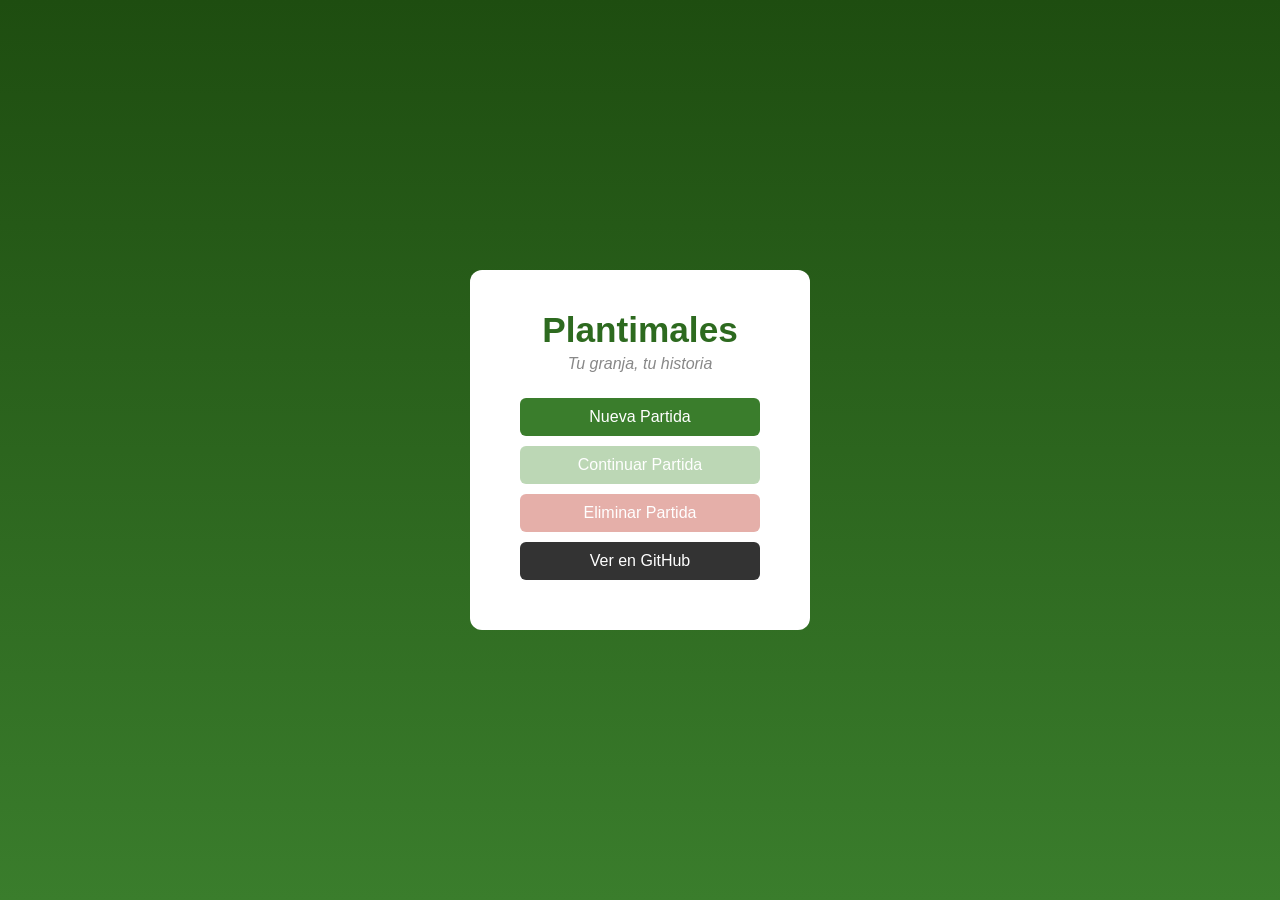
==== index.html @ 5e9ae94a "Primer commit despues de un bug que borró todo , vualta a empezar, aqui es una prueba de las imagene" ====
<!DOCTYPE html>
<html lang="es">
<head>
    <meta charset="UTF-8">
    <title>Plantimales</title>
    <link rel="stylesheet" href="estilos.css">
</head>
<body>

    <!-- PANTALLA: Menu de inicio -->
    <div id="pantalla-inicio" class="pantalla activa">
        <div class="caja-centro">
            <h1>Plantimales</h1>
            <p class="subtitulo">Tu granja, tu historia</p>
            <button id="btn-nueva">Nueva Partida</button>
            <button id="btn-continuar">Continuar Partida</button>
            <button id="btn-eliminar">Eliminar Partida</button>
            <a id="btn-github" href="https://github.com/tuusuario/plantimales" target="_blank">Ver en GitHub</a>
        </div>
    </div>

    <!-- PANTALLA: Configuracion de partida -->
    <div id="pantalla-config" class="pantalla">
        <div class="caja-centro">
            <h2>Nueva Partida</h2>

            <div class="campo">
                <label>Nombre del granjero:</label>
                <input type="text" id="inp-nombre" maxlength="20">
                <span class="error" id="err-nombre"></span>
            </div>

            <div class="campo">
                <label>Nombre de la granja:</label>
                <input type="text" id="inp-granja" maxlength="25">
                <span class="error" id="err-granja"></span>
            </div>

            <div class="campo">
                <label>Dificultad:</label>
                <select id="inp-dificultad">
                    <option value="">-- Elige --</option>
                    <option value="facil">Facil (200 monedas)</option>
                    <option value="normal">Normal (100 monedas)</option>
                    <option value="dificil">Dificil (50 monedas)</option>
                </select>
                <span class="error" id="err-dificultad"></span>
            </div>

            <div class="campo">
                <label>Tamanio del terreno:</label>
                <select id="inp-terreno">
                    <option value="">-- Elige --</option>
                    <option value="4">Pequenio (4 parcelas)</option>
                    <option value="6">Mediano (6 parcelas)</option>
                    <option value="9">Grande (9 parcelas)</option>
                </select>
                <span class="error" id="err-terreno"></span>
            </div>

            <div class="botones-fila">
                <button id="btn-volver">Volver</button>
                <button id="btn-empezar">Empezar</button>
            </div>
        </div>
    </div>

    <!-- PANTALLA: Juego -->
    <div id="pantalla-juego" class="pantalla">

        <!-- Barra de informacion del granjero -->
        <div id="barra">
            <span>Granjero: <strong id="lbl-nombre"></strong></span>
            <span>Granja: <strong id="lbl-granja"></strong></span>
            <span>Dinero: <strong id="lbl-dinero"></strong> monedas</span>
            <button id="btn-guardar">Guardar</button>
            <button id="btn-menu">Menu</button>
        </div>

        <!-- Zona principal del juego -->
        <div id="zona-juego">

            <!-- Panel lateral: herramientas e inventario -->
            <div id="panel-lateral">
                <h3>Herramientas</h3>
                <div id="lista-herramientas"></div>

                <h3>Inventario</h3>
                <div id="lista-inventario"></div>

                <!-- Boton provisional para recargar semillas (Fase 1) -->
                <button id="btn-recargar">[TEST] Recargar semillas</button>
            </div>

            <!-- Panel del terreno -->
            <div id="panel-terreno">
                <h3>Terreno de Plantimales</h3>
                <!-- IMAGEN: panel-terreno tiene como fondo img/fondo-granja.jpg -->
                <div id="cuadricula"></div>
                <p id="ayuda">Selecciona una semilla y haz clic en una parcela para plantar.</p>
            </div>

        </div>
    </div>

    <!-- Cargamos primero las clases y luego main.js -->
    <script src="Granjero.js"></script>
    <script src="Herramienta.js"></script>
    <script src="Semilla.js"></script>
    <script src="Parcela.js"></script>
    <script src="Terreno.js"></script>
    <script src="Guardado.js"></script>
    <script src="main.js"></script>

</body>
</html>
---- estilos.css ----
* {
    box-sizing: border-box;
    margin: 0;
    padding: 0;
}

body {
    font-family: Arial, sans-serif;
    background: #3a7d2c;
}

/* ============================================================
   PANTALLAS
   ============================================================ */

.pantalla {
    display: none;
    min-height: 100vh;
}

.pantalla.activa {
    display: block;
}

/* ============================================================
   MENU INICIO Y CONFIGURACION (pantallas centradas)
   ============================================================ */

#pantalla-inicio,
#pantalla-config {
    align-items: center;
    justify-content: center;
    background: linear-gradient(to bottom, #1e4d10, #3a7d2c);
}

#pantalla-inicio.activa,
#pantalla-config.activa {
    display: flex;
}

.caja-centro {
    background: white;
    padding: 40px 50px;
    border-radius: 12px;
    width: 340px;
    text-align: center;
}

.caja-centro h1 {
    font-size: 2.2rem;
    color: #2d6a1f;
    margin-bottom: 5px;
}

.caja-centro h2 {
    font-size: 1.5rem;
    color: #2d6a1f;
    margin-bottom: 20px;
}

.subtitulo {
    color: #888;
    margin-bottom: 25px;
    font-style: italic;
}

/* Botones del menu inicio */
.caja-centro button,
.caja-centro a {
    display: block;
    width: 100%;
    padding: 10px;
    margin-bottom: 10px;
    border: none;
    border-radius: 6px;
    font-size: 1rem;
    cursor: pointer;
    text-decoration: none;
    text-align: center;
}

#btn-nueva     { background: #3a7d2c; color: white; }
#btn-continuar { background: #5a9e48; color: white; }
#btn-eliminar  { background: #c0392b; color: white; }
#btn-github    { background: #333;    color: white; }

button:disabled {
    opacity: 0.4;
    cursor: not-allowed;
}

/* ============================================================
   FORMULARIO DE CONFIGURACION
   ============================================================ */

.campo {
    text-align: left;
    margin-bottom: 14px;
}

.campo label {
    display: block;
    font-weight: bold;
    font-size: 0.9rem;
    margin-bottom: 4px;
}

.campo input,
.campo select {
    width: 100%;
    padding: 8px 10px;
    border: 2px solid #ccc;
    border-radius: 6px;
    font-size: 0.95rem;
}

.campo input.campo-error,
.campo select.campo-error {
    border-color: red;
}

.error {
    color: red;
    font-size: 0.8rem;
    display: block;
    min-height: 16px;
}

.botones-fila {
    display: flex;
    gap: 10px;
    margin-top: 10px;
}

.botones-fila button {
    flex: 1;
    padding: 10px;
    border: none;
    border-radius: 6px;
    font-size: 1rem;
    cursor: pointer;
}

#btn-volver  { background: #aaa; color: white; }
#btn-empezar { background: #3a7d2c; color: white; }

/* ============================================================
   PANTALLA DE JUEGO
   ============================================================ */

#pantalla-juego.activa {
    display: flex;
    flex-direction: column;
}

/* Barra de informacion */
#barra {
    background: #1e4d10;
    color: white;
    padding: 8px 16px;
    display: flex;
    align-items: center;
    gap: 20px;
    flex-wrap: wrap;
}

#barra button {
    padding: 6px 14px;
    border: none;
    border-radius: 5px;
    cursor: pointer;
    font-size: 0.9rem;
}

#btn-guardar { background: #e67e22; color: white; margin-left: auto; }
#btn-menu    { background: #aaa;    color: white; }

/* Zona de juego */
#zona-juego {
    display: flex;
    flex: 1;
}

/* Panel lateral */
#panel-lateral {
    width: 190px;
    background: rgba(255, 255, 255, 0.93);
    padding: 12px;
    border-right: 3px solid #2d6a1f;
    display: flex;
    flex-direction: column;
    gap: 6px;
    overflow-y: auto;
}

#panel-lateral h3 {
    color: #2d6a1f;
    font-size: 0.9rem;
    border-bottom: 1px solid #ccc;
    padding-bottom: 4px;
    margin-top: 8px;
}

/* Herramientas */
.herramienta {
    display: flex;
    align-items: center;
    gap: 8px;
    padding: 5px;
    margin-bottom: 4px;
    background: #f5f5f5;
    border-radius: 5px;
    font-size: 0.85rem;
}

.herramienta img {
    width: 28px;
    height: 28px;
    object-fit: contain;
    background: #ddd;
    border-radius: 4px;
    /* IMAGEN: icono de la herramienta */
}

/* Inventario */
.item-inv {
    display: flex;
    align-items: center;
    gap: 8px;
    padding: 5px;
    margin-bottom: 4px;
    border: 2px solid #ccc;
    border-radius: 5px;
    cursor: pointer;
    font-size: 0.85rem;
}

.item-inv:hover {
    border-color: #3a7d2c;
}

.item-inv.seleccionado {
    border-color: #e67e22;
    background: #fff5ee;
}

.item-inv img {
    width: 28px;
    height: 28px;
    object-fit: contain;
    background: #f0f0f0;
    border-radius: 4px;
    /* IMAGEN: imagen de la semilla */
}

.texto-vacio {
    color: #aaa;
    font-size: 0.8rem;
    text-align: center;
    padding: 6px 0;
}

#btn-recargar {
    background: #9b59b6;
    color: white;
    border: none;
    border-radius: 6px;
    padding: 7px;
    cursor: pointer;
    font-size: 0.78rem;
    margin-top: auto;
}

/* Panel terreno */
#panel-terreno {
    flex: 1;
    padding: 20px;
    display: flex;
    flex-direction: column;
    align-items: center;
    gap: 14px;
    overflow-y: auto;
    /* IMAGEN: fondo del terreno - foto de granja con animales y plantas */
    background-image: url(fondo_terreno.png);
    background-size: cover;
    background-position: center;
}

#panel-terreno h3 {
    background: rgba(255, 255, 255, 0.85);
    padding: 5px 18px;
    border-radius: 20px;
    color: #2d6a1f;
}

/* Cuadricula */
#cuadricula {
    display: grid;
    gap: 10px;
    background: rgba(255, 255, 255, 0.2);
    padding: 15px;
    border-radius: 12px;
}

/* Parcelas */
.parcela {
    width: 110px;
    height: 110px;
    background: rgba(139, 90, 43, 0.8);
    border: 3px solid #5c3317;
    border-radius: 8px;
    display: flex;
    flex-direction: column;
    align-items: center;
    justify-content: center;
    cursor: pointer;
    text-align: center;
}

.parcela:hover {
    filter: brightness(1.1);
}

.parcela.madura {
    border-color: gold;
    background: rgba(210, 170, 30, 0.85);
}

.parcela img {
    width: 60px;
    height: 60px;
    object-fit: contain;
    /* IMAGEN: imagen del cultivo segun su estado */
}

.parcela p {
    font-size: 0.7rem;
    color: white;
    font-weight: bold;
    text-shadow: 1px 1px 2px black;
    margin-top: 4px;
}

/* Texto de ayuda */
#ayuda {
    background: rgba(255, 255, 255, 0.8);
    padding: 6px 14px;
    border-radius: 10px;
    font-size: 0.85rem;
    color: #333;
}
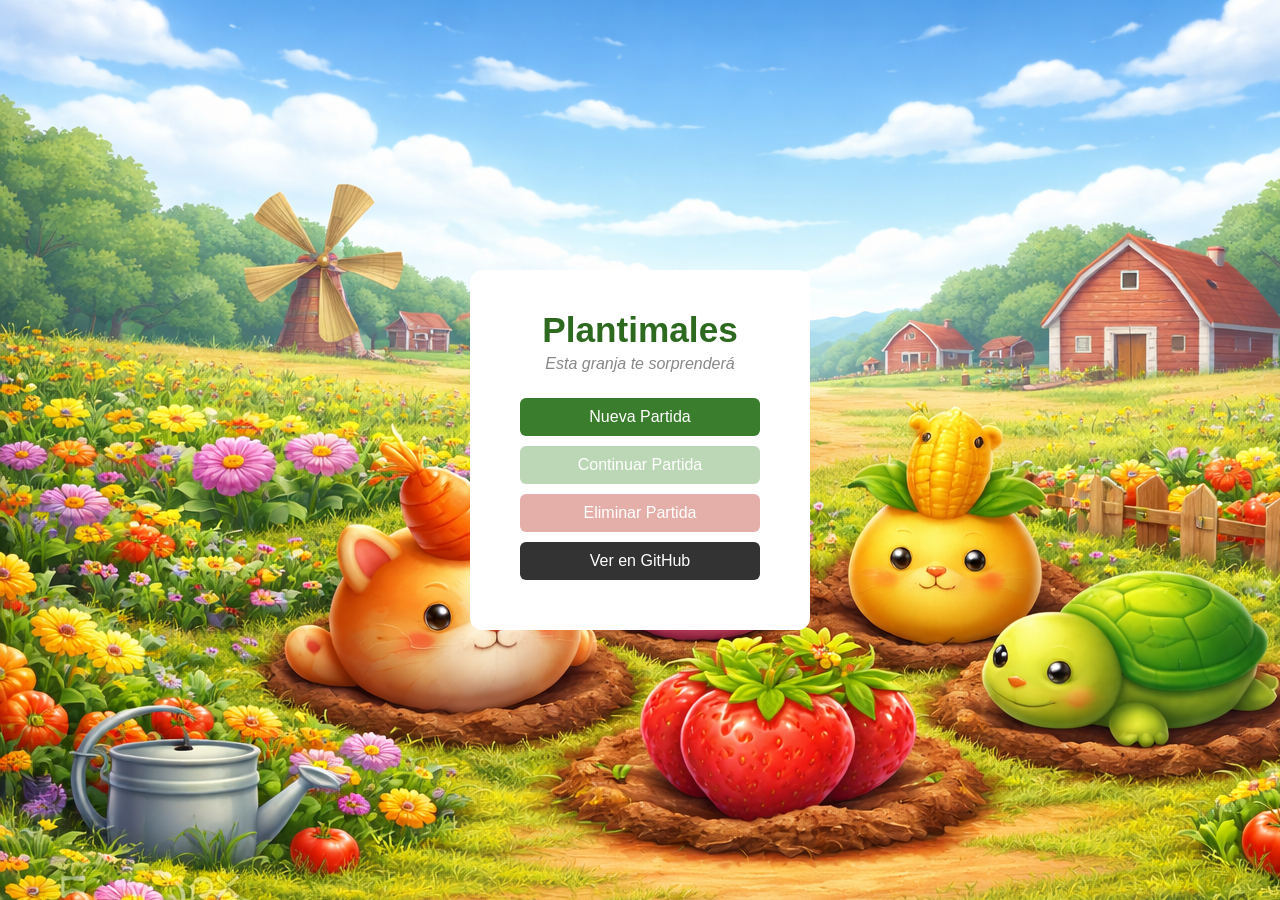
==== commit 385bd2b3: "adicion de imagen de fondo en el menu" ====
--- a/index.html
+++ b/index.html
@@ -11,11 +11,11 @@
     <div id="pantalla-inicio" class="pantalla activa">
         <div class="caja-centro">
             <h1>Plantimales</h1>
-            <p class="subtitulo">Tu granja, tu historia</p>
+            <p class="subtitulo">Esta granja te sorprenderá</p>
             <button id="btn-nueva">Nueva Partida</button>
             <button id="btn-continuar">Continuar Partida</button>
             <button id="btn-eliminar">Eliminar Partida</button>
-            <a id="btn-github" href="https://github.com/tuusuario/plantimales" target="_blank">Ver en GitHub</a>
+            <a id="btn-github" href="https://github.com/IvanTrinidad/Proyecto2.1" target="_blank">Ver en GitHub</a>
         </div>
     </div>
 
@@ -104,13 +104,13 @@
     </div>
 
     <!-- Cargamos primero las clases y luego main.js -->
-    <script src="Granjero.js"></script>
-    <script src="Herramienta.js"></script>
-    <script src="Semilla.js"></script>
-    <script src="Parcela.js"></script>
-    <script src="Terreno.js"></script>
-    <script src="Guardado.js"></script>
-    <script src="main.js"></script>
+    <script src="Granjero.js?v=2"></script>
+    <script src="Herramienta.js?v=2"></script>
+    <script src="Semilla.js?v=2"></script>
+    <script src="Parcela.js?v=2"></script>
+    <script src="Terreno.js?v=2"></script>
+    <script src="Guardado.js?v=2"></script>
+    <script src="main.js?v=2"></script>
 
 </body>
-</html>
+</html>
--- a/estilos.css
+++ b/estilos.css
@@ -30,7 +30,11 @@
 #pantalla-config {
     align-items: center;
     justify-content: center;
-    background: linear-gradient(to bottom, #1e4d10, #3a7d2c);
+    background-image: url(imagenes/fondo_menu.png);
+    
+    background-size:auto;
+  
+
 }
 
 #pantalla-inicio.activa,
@@ -245,8 +249,8 @@
 }
 
 .item-inv img {
-    width: 28px;
-    height: 28px;
+    width: 48px;
+    height: 48px;
     object-fit: contain;
     background: #f0f0f0;
     border-radius: 4px;
@@ -281,7 +285,7 @@
     gap: 14px;
     overflow-y: auto;
     /* IMAGEN: fondo del terreno - foto de granja con animales y plantas */
-    background-image: url(fondo_terreno.png);
+    background-image: url(imagenes/fondo_terreno.png);
     background-size: cover;
     background-position: center;
 }
@@ -295,8 +299,8 @@
 
 /* Cuadricula */
 #cuadricula {
-    display: grid;
-    gap: 10px;
+    display:grid;
+    gap: 75px;
     background: rgba(255, 255, 255, 0.2);
     padding: 15px;
     border-radius: 12px;
@@ -304,8 +308,8 @@
 
 /* Parcelas */
 .parcela {
-    width: 110px;
-    height: 110px;
+    width: 150px;
+    height: 150px;
     background: rgba(139, 90, 43, 0.8);
     border: 3px solid #5c3317;
     border-radius: 8px;
@@ -327,8 +331,8 @@
 }
 
 .parcela img {
-    width: 60px;
-    height: 60px;
+    width: 125px;
+    height: 125px;
     object-fit: contain;
     /* IMAGEN: imagen del cultivo segun su estado */
 }
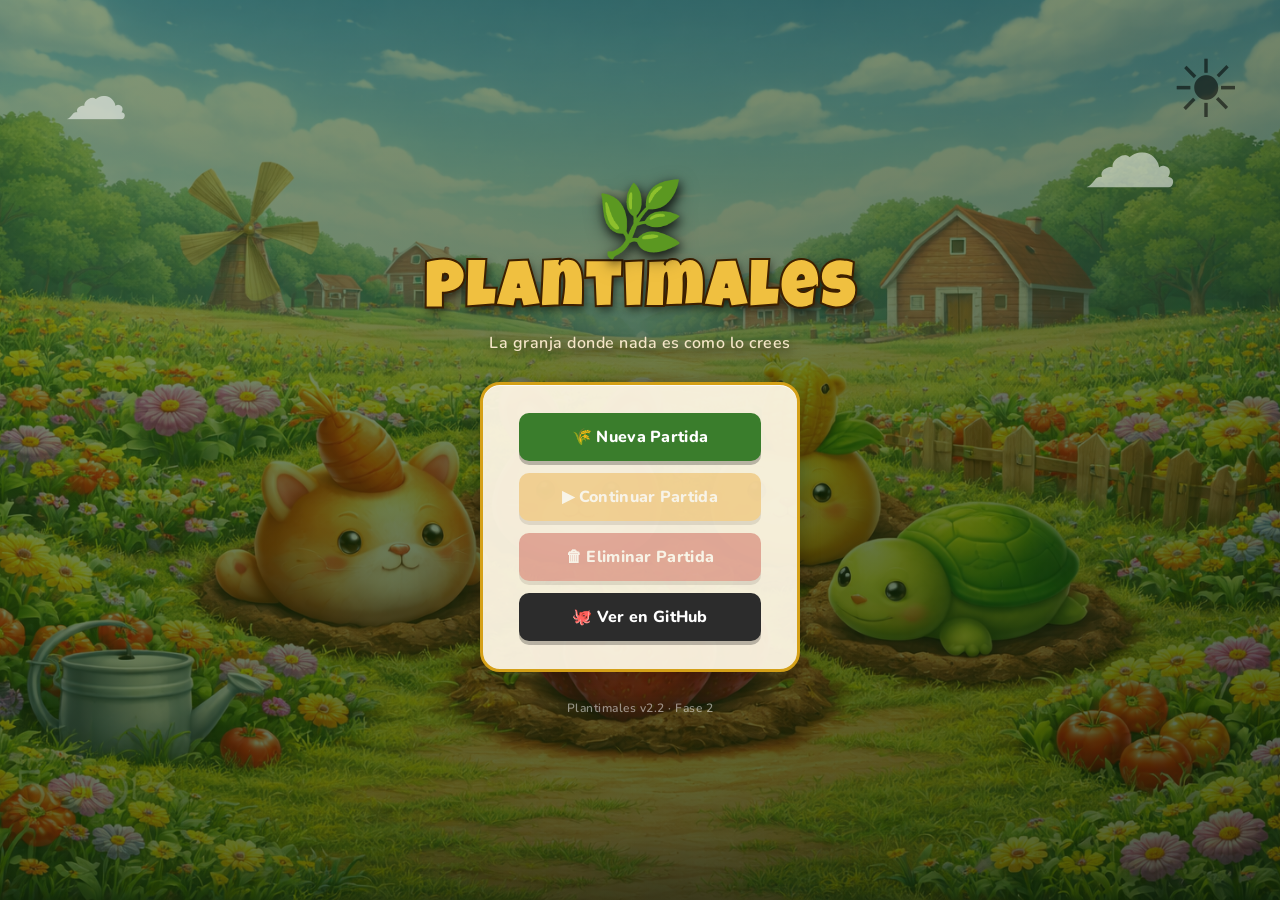
==== commit 3c41ef41: "Version 2 del proyecto" ====
--- a/index.html
+++ b/index.html
@@ -3,114 +3,39 @@
 <head>
     <meta charset="UTF-8">
     <title>Plantimales</title>
+    <link rel="preconnect" href="https://fonts.googleapis.com">
+    <link rel="preconnect" href="https://fonts.gstatic.com" crossorigin>
+    <link href="https://fonts.googleapis.com/css2?family=Luckiest+Guy&family=Nunito:wght@400;600;700;800&display=swap" rel="stylesheet">
     <link rel="stylesheet" href="estilos.css">
 </head>
 <body>
 
-    <!-- PANTALLA: Menu de inicio -->
+    <!-- =====================================================
+         PANTALLA: MENU DE INICIO
+         ===================================================== -->
     <div id="pantalla-inicio" class="pantalla activa">
-        <div class="caja-centro">
-            <h1>Plantimales</h1>
-            <p class="subtitulo">Esta granja te sorprenderá</p>
-            <button id="btn-nueva">Nueva Partida</button>
-            <button id="btn-continuar">Continuar Partida</button>
-            <button id="btn-eliminar">Eliminar Partida</button>
-            <a id="btn-github" href="https://github.com/IvanTrinidad/Proyecto2.1" target="_blank">Ver en GitHub</a>
+        <div class="deco deco-nube deco-nube-1">&#9729;</div>
+        <div class="deco deco-nube deco-nube-2">&#9729;</div>
+        <div class="deco deco-sol">&#9728;</div>
+
+        <div class="inicio-contenido">
+            <div class="logo-bloque">
+                <div class="logo-icono">&#127807;</div>
+                <h1 class="logo-titulo">Plantimales</h1>
+                <p class="logo-subtitulo">La granja donde nada es como lo crees</p>
+            </div>
+            <div class="inicio-card">
+                <button id="btn-nueva"     class="btn-inicio btn-verde">&#127806; Nueva Partida</button>
+                <button id="btn-continuar" class="btn-inicio btn-amarillo">&#9654; Continuar Partida</button>
+                <button id="btn-eliminar"  class="btn-inicio btn-rojo">&#128465; Eliminar Partida</button>
+                <a id="btn-github" class="btn-inicio btn-oscuro" href="https://github.com/IvanTrinidad/Proyecto2.1" target="_blank">&#128025; Ver en GitHub</a>
+            </div>
+            <p class="inicio-version">Plantimales v2.2 &middot; Fase 2</p>
         </div>
     </div>
 
-    <!-- PANTALLA: Configuracion de partida -->
-    <div id="pantalla-config" class="pantalla">
-        <div class="caja-centro">
-            <h2>Nueva Partida</h2>
-
-            <div class="campo">
-                <label>Nombre del granjero:</label>
-                <input type="text" id="inp-nombre" maxlength="20">
-                <span class="error" id="err-nombre"></span>
-            </div>
-
-            <div class="campo">
-                <label>Nombre de la granja:</label>
-                <input type="text" id="inp-granja" maxlength="25">
-                <span class="error" id="err-granja"></span>
-            </div>
-
-            <div class="campo">
-                <label>Dificultad:</label>
-                <select id="inp-dificultad">
-                    <option value="">-- Elige --</option>
-                    <option value="facil">Facil (200 monedas)</option>
-                    <option value="normal">Normal (100 monedas)</option>
-                    <option value="dificil">Dificil (50 monedas)</option>
-                </select>
-                <span class="error" id="err-dificultad"></span>
-            </div>
-
-            <div class="campo">
-                <label>Tamanio del terreno:</label>
-                <select id="inp-terreno">
-                    <option value="">-- Elige --</option>
-                    <option value="4">Pequenio (4 parcelas)</option>
-                    <option value="6">Mediano (6 parcelas)</option>
-                    <option value="9">Grande (9 parcelas)</option>
-                </select>
-                <span class="error" id="err-terreno"></span>
-            </div>
-
-            <div class="botones-fila">
-                <button id="btn-volver">Volver</button>
-                <button id="btn-empezar">Empezar</button>
-            </div>
-        </div>
-    </div>
-
-    <!-- PANTALLA: Juego -->
-    <div id="pantalla-juego" class="pantalla">
-
-        <!-- Barra de informacion del granjero -->
-        <div id="barra">
-            <span>Granjero: <strong id="lbl-nombre"></strong></span>
-            <span>Granja: <strong id="lbl-granja"></strong></span>
-            <span>Dinero: <strong id="lbl-dinero"></strong> monedas</span>
-            <button id="btn-guardar">Guardar</button>
-            <button id="btn-menu">Menu</button>
-        </div>
-
-        <!-- Zona principal del juego -->
-        <div id="zona-juego">
-
-            <!-- Panel lateral: herramientas e inventario -->
-            <div id="panel-lateral">
-                <h3>Herramientas</h3>
-                <div id="lista-herramientas"></div>
-
-                <h3>Inventario</h3>
-                <div id="lista-inventario"></div>
-
-                <!-- Boton provisional para recargar semillas (Fase 1) -->
-                <button id="btn-recargar">[TEST] Recargar semillas</button>
-            </div>
-
-            <!-- Panel del terreno -->
-            <div id="panel-terreno">
-                <h3>Terreno de Plantimales</h3>
-                <!-- IMAGEN: panel-terreno tiene como fondo img/fondo-granja.jpg -->
-                <div id="cuadricula"></div>
-                <p id="ayuda">Selecciona una semilla y haz clic en una parcela para plantar.</p>
-            </div>
-
-        </div>
-    </div>
-
-    <!-- Cargamos primero las clases y luego main.js -->
-    <script src="Granjero.js?v=2"></script>
-    <script src="Herramienta.js?v=2"></script>
-    <script src="Semilla.js?v=2"></script>
-    <script src="Parcela.js?v=2"></script>
-    <script src="Terreno.js?v=2"></script>
     <script src="Guardado.js?v=2"></script>
-    <script src="main.js?v=2"></script>
+    <script src="inicio.js?v=2"></script>
 
 </body>
-</html>+</html>
--- a/estilos.css
+++ b/estilos.css
@@ -1,3 +1,28 @@
+/* ============================================================
+   VARIABLES Y RESET GLOBAL
+   ============================================================ */
+:root {
+    --verde-oscuro:  #2a5c1a;
+    --verde-medio:   #3a7d2c;
+    --verde-claro:   #5a9e48;
+    --amarillo:      #f0c040;
+    --dorado:        #d4a017;
+    --naranja:       #e67e22;
+    --rojo:          #c0392b;
+    --marron-oscuro: #3d1f00;
+    --marron-medio:  #6b3a1f;
+    --marron-claro:  #a0784a;
+    --crema:         #fdf6e3;
+    --crema-oscura:  #f5e6c8;
+    --azul:          #2980b9;
+    --morado:        #8e44ad;
+    --gris:          #7f8c8d;
+    --sombra:        0 4px 20px rgba(0,0,0,0.3);
+    --radio:         12px;
+    --fuente-titulo: 'Luckiest Guy', cursive;
+    --fuente-cuerpo: 'Nunito', sans-serif;
+}
+
 * {
     box-sizing: border-box;
     margin: 0;
@@ -5,17 +30,19 @@
 }
 
 body {
-    font-family: Arial, sans-serif;
-    background: #3a7d2c;
+    font-family: var(--fuente-cuerpo);
+    background: var(--verde-oscuro);
+    overflow: hidden;
 }
 
 /* ============================================================
-   PANTALLAS
+   SISTEMA DE PANTALLAS
    ============================================================ */
-
 .pantalla {
     display: none;
-    min-height: 100vh;
+    width: 100vw;
+    height: 100vh;
+    overflow: hidden;
 }
 
 .pantalla.activa {
@@ -23,333 +50,838 @@
 }
 
 /* ============================================================
-   MENU INICIO Y CONFIGURACION (pantallas centradas)
+   DECORACIONES COMPARTIDAS (nubes y sol)
    ============================================================ */
-
-#pantalla-inicio,
+.deco {
+    position: absolute;
+    pointer-events: none;
+    user-select: none;
+    z-index: 0;
+    opacity: 0.55;
+}
+
+.deco-nube {
+    font-size: 5rem;
+    color: white;
+    animation: flotar 6s ease-in-out infinite;
+}
+
+.deco-nube-1 { top: 6%;  left: 5%;  animation-delay: 0s;   font-size: 4rem; }
+.deco-nube-2 { top: 10%; right: 8%; animation-delay: 2.5s; font-size: 6rem; }
+.deco-nube-3 { top: 3%;  left: 40%; animation-delay: 1.2s; font-size: 3.5rem; }
+
+.deco-sol {
+    font-size: 5rem;
+    top: 4%;
+    right: 3%;
+    animation: girar-sol 20s linear infinite;
+}
+
+@keyframes flotar {
+    0%, 100% { transform: translateY(0); }
+    50%       { transform: translateY(-14px); }
+}
+
+@keyframes girar-sol {
+    from { transform: rotate(0deg); }
+    to   { transform: rotate(360deg); }
+}
+
+/* ============================================================
+   PANTALLA 1 — MENU DE INICIO
+   ============================================================ */
+#pantalla-inicio {
+    position: relative;
+    background-image: url(imagenes/fondo_menu.png);
+    background-size: cover;
+    background-position: center;
+    display: none;
+    align-items: center;
+    justify-content: center;
+}
+
+#pantalla-inicio.activa {
+    display: flex;
+}
+
+/* Capa oscura sobre el fondo */
+#pantalla-inicio::before {
+    content: '';
+    position: absolute;
+    inset: 0;
+    background: linear-gradient(160deg, rgba(30,70,10,0.55) 0%, rgba(10,30,5,0.7) 100%);
+    z-index: 0;
+}
+
+.inicio-contenido {
+    position: relative;
+    z-index: 1;
+    display: flex;
+    flex-direction: column;
+    align-items: center;
+    gap: 28px;
+    animation: entrada 0.6s ease-out both;
+}
+
+@keyframes entrada {
+    from { opacity: 0; transform: translateY(30px); }
+    to   { opacity: 1; transform: translateY(0); }
+}
+
+/* Logo */
+.logo-bloque {
+    text-align: center;
+    text-shadow: 2px 4px 10px rgba(0,0,0,0.6);
+}
+
+.logo-icono {
+    font-size: 4.5rem;
+    line-height: 1;
+    filter: drop-shadow(0 4px 8px rgba(0,0,0,0.5));
+    animation: saltar 1.8s ease-in-out infinite;
+}
+
+@keyframes saltar {
+    0%, 100% { transform: translateY(0) scale(1); }
+    45%       { transform: translateY(-18px) scale(1.08); }
+    60%       { transform: translateY(-12px) scale(1.05); }
+}
+
+.logo-titulo {
+    font-family: var(--fuente-titulo);
+    font-size: 4rem;
+    color: var(--amarillo);
+    letter-spacing: 3px;
+    -webkit-text-stroke: 2px var(--marron-oscuro);
+    line-height: 1;
+    margin-top: 6px;
+}
+
+.logo-subtitulo {
+    font-size: 1rem;
+    color: var(--crema-oscura);
+    font-weight: 600;
+    margin-top: 6px;
+    letter-spacing: 0.5px;
+}
+
+/* Tarjeta de botones */
+.inicio-card {
+    background: rgba(253, 246, 227, 0.95);
+    border-radius: 20px;
+    padding: 28px 36px;
+    width: 320px;
+    display: flex;
+    flex-direction: column;
+    gap: 12px;
+    box-shadow: var(--sombra), inset 0 1px 0 rgba(255,255,255,0.8);
+    border: 3px solid var(--dorado);
+}
+
+.btn-inicio {
+    display: flex;
+    align-items: center;
+    justify-content: center;
+    gap: 10px;
+    width: 100%;
+    padding: 13px 16px;
+    border: none;
+    border-radius: 10px;
+    font-family: var(--fuente-cuerpo);
+    font-size: 1rem;
+    font-weight: 800;
+    cursor: pointer;
+    transition: transform 0.12s, filter 0.12s, box-shadow 0.12s;
+    text-decoration: none;
+    box-shadow: 0 4px 0 rgba(0,0,0,0.25);
+    letter-spacing: 0.3px;
+}
+
+.btn-inicio:hover:not(:disabled) {
+    transform: translateY(-2px);
+    filter: brightness(1.1);
+    box-shadow: 0 6px 0 rgba(0,0,0,0.25);
+}
+
+.btn-inicio:active:not(:disabled) {
+    transform: translateY(2px);
+    box-shadow: 0 2px 0 rgba(0,0,0,0.25);
+}
+
+.btn-inicio:disabled {
+    opacity: 0.38;
+    cursor: not-allowed;
+}
+
+.btn-verde   { background: var(--verde-medio); color: white; }
+.btn-amarillo{ background: #e8a020;            color: white; }
+.btn-rojo    { background: var(--rojo);        color: white; }
+.btn-oscuro  { background: #2c2c2c;            color: white; }
+
+.inicio-version {
+    font-size: 0.75rem;
+    color: rgba(255,255,255,0.5);
+    font-weight: 600;
+    letter-spacing: 0.5px;
+}
+
+/* ============================================================
+   PANTALLA 2 — CONFIGURACION
+   ============================================================ */
 #pantalla-config {
+    position: relative;
+    background-image: url(imagenes/fondo_menu.png);
+    background-size: cover;
+    background-position: center;
+    display: none;
     align-items: center;
     justify-content: center;
-    background-image: url(imagenes/fondo_menu.png);
-    
-    background-size:auto;
-  
-
-}
-
-#pantalla-inicio.activa,
+}
+
 #pantalla-config.activa {
     display: flex;
 }
 
-.caja-centro {
-    background: white;
-    padding: 40px 50px;
-    border-radius: 12px;
-    width: 340px;
+#pantalla-config::before {
+    content: '';
+    position: absolute;
+    inset: 0;
+    background: linear-gradient(160deg, rgba(30,70,10,0.6) 0%, rgba(10,30,5,0.72) 100%);
+    z-index: 0;
+}
+
+.config-contenido {
+    position: relative;
+    z-index: 1;
+    animation: entrada 0.5s ease-out both;
+}
+
+.config-card {
+    background: var(--crema);
+    border-radius: 20px;
+    width: 400px;
+    overflow: hidden;
+    box-shadow: var(--sombra);
+    border: 3px solid var(--dorado);
+}
+
+.config-header {
+    background: linear-gradient(135deg, var(--verde-oscuro), var(--verde-medio));
+    padding: 22px 28px 18px;
     text-align: center;
-}
-
-.caja-centro h1 {
-    font-size: 2.2rem;
-    color: #2d6a1f;
+    color: white;
+}
+
+.config-icono {
+    font-size: 2.8rem;
+    display: block;
+    margin-bottom: 4px;
+    filter: drop-shadow(0 2px 6px rgba(0,0,0,0.4));
+}
+
+.config-header h2 {
+    font-family: var(--fuente-titulo);
+    font-size: 1.9rem;
+    letter-spacing: 2px;
+    color: var(--amarillo);
+    -webkit-text-stroke: 1px var(--marron-oscuro);
+}
+
+.config-desc {
+    font-size: 0.85rem;
+    color: rgba(255,255,255,0.75);
+    margin-top: 4px;
+    font-weight: 600;
+}
+
+.config-campos {
+    padding: 22px 28px 4px;
+}
+
+/* Campos del formulario */
+.campo {
+    margin-bottom: 16px;
+}
+
+.campo label {
+    display: flex;
+    align-items: center;
+    gap: 6px;
+    font-weight: 700;
+    font-size: 0.88rem;
+    color: var(--marron-oscuro);
     margin-bottom: 5px;
 }
 
-.caja-centro h2 {
-    font-size: 1.5rem;
-    color: #2d6a1f;
-    margin-bottom: 20px;
-}
-
-.subtitulo {
-    color: #888;
-    margin-bottom: 25px;
-    font-style: italic;
-}
-
-/* Botones del menu inicio */
-.caja-centro button,
-.caja-centro a {
-    display: block;
-    width: 100%;
-    padding: 10px;
-    margin-bottom: 10px;
-    border: none;
-    border-radius: 6px;
+.campo-icono {
     font-size: 1rem;
-    cursor: pointer;
-    text-decoration: none;
-    text-align: center;
-}
-
-#btn-nueva     { background: #3a7d2c; color: white; }
-#btn-continuar { background: #5a9e48; color: white; }
-#btn-eliminar  { background: #c0392b; color: white; }
-#btn-github    { background: #333;    color: white; }
-
-button:disabled {
-    opacity: 0.4;
-    cursor: not-allowed;
-}
-
-/* ============================================================
-   FORMULARIO DE CONFIGURACION
-   ============================================================ */
-
-.campo {
-    text-align: left;
-    margin-bottom: 14px;
-}
-
-.campo label {
-    display: block;
-    font-weight: bold;
-    font-size: 0.9rem;
-    margin-bottom: 4px;
 }
 
 .campo input,
 .campo select {
     width: 100%;
-    padding: 8px 10px;
-    border: 2px solid #ccc;
-    border-radius: 6px;
-    font-size: 0.95rem;
+    padding: 10px 12px;
+    border: 2px solid #d4c4a0;
+    border-radius: 8px;
+    font-family: var(--fuente-cuerpo);
+    font-size: 0.92rem;
+    background: white;
+    color: var(--marron-oscuro);
+    transition: border-color 0.2s;
+    outline: none;
+}
+
+.campo input:focus,
+.campo select:focus {
+    border-color: var(--verde-medio);
+    box-shadow: 0 0 0 3px rgba(58,125,44,0.18);
 }
 
 .campo input.campo-error,
 .campo select.campo-error {
-    border-color: red;
+    border-color: var(--rojo);
+    box-shadow: 0 0 0 3px rgba(192,57,43,0.15);
 }
 
 .error {
-    color: red;
-    font-size: 0.8rem;
+    color: var(--rojo);
+    font-size: 0.78rem;
+    font-weight: 700;
     display: block;
-    min-height: 16px;
-}
-
-.botones-fila {
-    display: flex;
-    gap: 10px;
-    margin-top: 10px;
-}
-
-.botones-fila button {
+    min-height: 18px;
+    margin-top: 3px;
+}
+
+/* Botones de config */
+.config-botones {
+    display: flex;
+    gap: 12px;
+    padding: 14px 28px 24px;
+}
+
+.btn-config {
     flex: 1;
-    padding: 10px;
+    padding: 12px;
     border: none;
-    border-radius: 6px;
+    border-radius: 10px;
+    font-family: var(--fuente-cuerpo);
     font-size: 1rem;
+    font-weight: 800;
     cursor: pointer;
-}
-
-#btn-volver  { background: #aaa; color: white; }
-#btn-empezar { background: #3a7d2c; color: white; }
+    transition: transform 0.12s, filter 0.12s;
+    box-shadow: 0 4px 0 rgba(0,0,0,0.2);
+}
+
+.btn-config:hover { transform: translateY(-2px); filter: brightness(1.08); }
+.btn-config:active { transform: translateY(2px); box-shadow: 0 2px 0 rgba(0,0,0,0.2); }
+
+.btn-config-gris  { background: var(--gris);         color: white; }
+.btn-config-verde { background: var(--verde-medio);   color: white; }
 
 /* ============================================================
-   PANTALLA DE JUEGO
+   PANTALLA 3 — JUEGO PRINCIPAL
    ============================================================ */
-
 #pantalla-juego.activa {
     display: flex;
     flex-direction: column;
 }
 
-/* Barra de informacion */
+/* --- BARRA SUPERIOR --- */
 #barra {
-    background: #1e4d10;
-    color: white;
+    background: linear-gradient(90deg, var(--marron-oscuro) 0%, #2a1200 100%);
     padding: 8px 16px;
     display: flex;
     align-items: center;
-    gap: 20px;
+    justify-content: space-between;
+    gap: 12px;
     flex-wrap: wrap;
-}
-
-#barra button {
+    border-bottom: 3px solid var(--dorado);
+    flex-shrink: 0;
+    min-height: 52px;
+}
+
+.barra-info {
+    display: flex;
+    align-items: center;
+    gap: 8px;
+    flex-wrap: wrap;
+}
+
+.barra-chip {
+    display: inline-flex;
+    align-items: center;
+    gap: 5px;
+    padding: 4px 12px;
+    border-radius: 20px;
+    font-size: 0.88rem;
+    font-weight: 700;
+}
+
+.barra-chip-verde  { background: var(--verde-medio);  color: white; }
+.barra-chip-marron { background: var(--marron-medio);  color: var(--crema-oscura); }
+.barra-chip-dorado { background: var(--dorado);        color: var(--marron-oscuro); }
+
+.chip-icono { font-size: 1rem; }
+
+.barra-acciones {
+    display: flex;
+    align-items: center;
+    gap: 8px;
+}
+
+.btn-barra {
     padding: 6px 14px;
     border: none;
+    border-radius: 8px;
+    font-family: var(--fuente-cuerpo);
+    font-size: 0.83rem;
+    font-weight: 700;
+    cursor: pointer;
+    transition: transform 0.1s, filter 0.1s;
+    box-shadow: 0 3px 0 rgba(0,0,0,0.3);
+}
+
+.btn-barra:hover  { transform: translateY(-1px); filter: brightness(1.1); }
+.btn-barra:active { transform: translateY(1px); box-shadow: 0 1px 0 rgba(0,0,0,0.3); }
+
+.btn-barra-naranja { background: var(--naranja); color: white; }
+.btn-barra-azul    { background: var(--azul);    color: white; }
+.btn-barra-gris    { background: var(--gris);    color: white; }
+.btn-barra-morado  { background: var(--morado);  color: white; font-size: 0.75rem; }
+
+/* --- ZONA DE JUEGO --- */
+#zona-juego {
+    display: flex;
+    flex: 1;
+    overflow: hidden;
+}
+
+/* --- PANEL LATERAL --- */
+#panel-lateral {
+    width: 195px;
+    background: linear-gradient(180deg, #fdf6e3 0%, #f5e0b0 100%);
+    border-right: 3px solid var(--dorado);
+    display: flex;
+    flex-direction: column;
+    gap: 0;
+    overflow-y: auto;
+    flex-shrink: 0;
+}
+
+.panel-seccion {
+    padding: 10px 10px 6px;
+    border-bottom: 2px dashed #d4c4a0;
+}
+
+.panel-titulo {
+    display: flex;
+    align-items: center;
+    gap: 6px;
+    font-family: var(--fuente-titulo);
+    font-size: 0.95rem;
+    color: var(--verde-oscuro);
+    letter-spacing: 1px;
+    padding-bottom: 6px;
+    margin-bottom: 6px;
+    border-bottom: 2px solid #c8b480;
+}
+
+/* Herramientas en panel */
+.herramienta {
+    display: flex;
+    align-items: center;
+    gap: 8px;
+    padding: 6px 8px;
+    margin-bottom: 5px;
+    background: white;
+    border: 2px solid #d4c4a0;
+    border-radius: 8px;
+    font-size: 0.82rem;
+    font-weight: 600;
+    color: var(--marron-oscuro);
+}
+
+.herramienta img {
+    width: 30px;
+    height: 30px;
+    object-fit: contain;
+    border-radius: 4px;
+    background: #f0eadc;
+}
+
+/* Inventario en panel */
+.item-inv {
+    display: flex;
+    align-items: center;
+    gap: 7px;
+    padding: 6px 8px;
+    margin-bottom: 5px;
+    border: 2px solid #d4c4a0;
+    border-radius: 8px;
+    cursor: pointer;
+    font-size: 0.82rem;
+    font-weight: 600;
+    background: white;
+    transition: border-color 0.15s, background 0.15s;
+}
+
+.item-inv:hover        { border-color: var(--verde-medio); background: #f0fcea; }
+.item-inv.seleccionado { border-color: var(--naranja); background: #fff5ee; }
+
+.item-inv img {
+    width: 44px;
+    height: 44px;
+    object-fit: contain;
     border-radius: 5px;
-    cursor: pointer;
-    font-size: 0.9rem;
-}
-
-#btn-guardar { background: #e67e22; color: white; margin-left: auto; }
-#btn-menu    { background: #aaa;    color: white; }
-
-/* Zona de juego */
-#zona-juego {
-    display: flex;
-    flex: 1;
-}
-
-/* Panel lateral */
-#panel-lateral {
-    width: 190px;
-    background: rgba(255, 255, 255, 0.93);
-    padding: 12px;
-    border-right: 3px solid #2d6a1f;
-    display: flex;
-    flex-direction: column;
-    gap: 6px;
-    overflow-y: auto;
-}
-
-#panel-lateral h3 {
-    color: #2d6a1f;
-    font-size: 0.9rem;
-    border-bottom: 1px solid #ccc;
-    padding-bottom: 4px;
-    margin-top: 8px;
-}
-
-/* Herramientas */
-.herramienta {
-    display: flex;
-    align-items: center;
-    gap: 8px;
-    padding: 5px;
-    margin-bottom: 4px;
-    background: #f5f5f5;
-    border-radius: 5px;
-    font-size: 0.85rem;
-}
-
-.herramienta img {
-    width: 28px;
-    height: 28px;
-    object-fit: contain;
-    background: #ddd;
-    border-radius: 4px;
-    /* IMAGEN: icono de la herramienta */
-}
-
-/* Inventario */
-.item-inv {
-    display: flex;
-    align-items: center;
-    gap: 8px;
-    padding: 5px;
-    margin-bottom: 4px;
-    border: 2px solid #ccc;
-    border-radius: 5px;
-    cursor: pointer;
-    font-size: 0.85rem;
-}
-
-.item-inv:hover {
-    border-color: #3a7d2c;
-}
-
-.item-inv.seleccionado {
-    border-color: #e67e22;
-    background: #fff5ee;
-}
-
-.item-inv img {
-    width: 48px;
-    height: 48px;
-    object-fit: contain;
-    background: #f0f0f0;
-    border-radius: 4px;
-    /* IMAGEN: imagen de la semilla */
+    background: #f0eadc;
 }
 
 .texto-vacio {
-    color: #aaa;
-    font-size: 0.8rem;
+    color: #b0a080;
+    font-size: 0.78rem;
     text-align: center;
-    padding: 6px 0;
-}
-
-#btn-recargar {
-    background: #9b59b6;
-    color: white;
-    border: none;
-    border-radius: 6px;
-    padding: 7px;
-    cursor: pointer;
-    font-size: 0.78rem;
-    margin-top: auto;
-}
-
-/* Panel terreno */
+    padding: 8px 0;
+    font-style: italic;
+}
+
+/* --- PANEL TERRENO --- */
 #panel-terreno {
     flex: 1;
-    padding: 20px;
     display: flex;
     flex-direction: column;
     align-items: center;
     gap: 14px;
     overflow-y: auto;
-    /* IMAGEN: fondo del terreno - foto de granja con animales y plantas */
+    padding: 18px;
     background-image: url(imagenes/fondo_terreno.png);
     background-size: cover;
     background-position: center;
 }
 
-#panel-terreno h3 {
-    background: rgba(255, 255, 255, 0.85);
-    padding: 5px 18px;
-    border-radius: 20px;
-    color: #2d6a1f;
-}
-
-/* Cuadricula */
+.terreno-header h3 {
+    font-family: var(--fuente-titulo);
+    font-size: 1.25rem;
+    letter-spacing: 2px;
+    color: var(--marron-oscuro);
+    background: rgba(253, 246, 227, 0.9);
+    padding: 6px 22px;
+    border-radius: 30px;
+    border: 2px solid var(--dorado);
+    box-shadow: 0 2px 8px rgba(0,0,0,0.2);
+}
+
+/* Cuadrícula */
 #cuadricula {
-    display:grid;
-    gap: 75px;
-    background: rgba(255, 255, 255, 0.2);
-    padding: 15px;
-    border-radius: 12px;
+    display: grid;
+    gap: 50px;
+    background: rgba(255,255,255,0.12);
+    padding: 20px;
+    border-radius: 16px;
+    backdrop-filter: blur(2px);
+    border: 2px solid rgba(255,255,255,0.25);
 }
 
 /* Parcelas */
 .parcela {
     width: 150px;
     height: 150px;
-    background: rgba(139, 90, 43, 0.8);
+    background: rgba(139, 90, 43, 0.82);
     border: 3px solid #5c3317;
-    border-radius: 8px;
+    border-radius: 12px;
     display: flex;
     flex-direction: column;
     align-items: center;
     justify-content: center;
     cursor: pointer;
     text-align: center;
+    transition: transform 0.12s, filter 0.12s, box-shadow 0.12s;
+    box-shadow: 0 4px 10px rgba(0,0,0,0.3), inset 0 1px 0 rgba(255,255,255,0.15);
 }
 
 .parcela:hover {
-    filter: brightness(1.1);
+    transform: translateY(-3px) scale(1.03);
+    filter: brightness(1.12);
+    box-shadow: 0 8px 18px rgba(0,0,0,0.35);
 }
 
 .parcela.madura {
     border-color: gold;
-    background: rgba(210, 170, 30, 0.85);
+    background: rgba(210,170,30,0.88);
+    animation: pulso-maduro 1.4s ease-in-out infinite;
+}
+
+@keyframes pulso-maduro {
+    0%, 100% { box-shadow: 0 0 0 0 rgba(255,215,0,0.5); }
+    50%       { box-shadow: 0 0 0 8px rgba(255,215,0,0); }
 }
 
 .parcela img {
-    width: 125px;
-    height: 125px;
+    width: 118px;
+    height: 118px;
     object-fit: contain;
-    /* IMAGEN: imagen del cultivo segun su estado */
 }
 
 .parcela p {
-    font-size: 0.7rem;
+    font-size: 0.72rem;
     color: white;
-    font-weight: bold;
-    text-shadow: 1px 1px 2px black;
-    margin-top: 4px;
+    font-weight: 800;
+    text-shadow: 1px 1px 3px black;
+    margin-top: 3px;
 }
 
 /* Texto de ayuda */
 #ayuda {
-    background: rgba(255, 255, 255, 0.8);
-    padding: 6px 14px;
+    background: rgba(253, 246, 227, 0.88);
+    padding: 7px 18px;
+    border-radius: 20px;
+    font-size: 0.83rem;
+    font-weight: 600;
+    color: var(--marron-oscuro);
+    border: 2px solid var(--dorado);
+    box-shadow: 0 2px 6px rgba(0,0,0,0.15);
+}
+
+/* ============================================================
+   PANTALLA 4 — TIENDA
+   ============================================================ */
+#pantalla-tienda.activa {
+    display: flex;
+    flex-direction: column;
+    background: linear-gradient(160deg, #1a0a00 0%, #2d1500 100%);
+}
+
+/* --- BARRA TIENDA --- */
+#tienda-barra {
+    display: flex;
+    align-items: center;
+    justify-content: space-between;
+    padding: 10px 20px;
+    background: linear-gradient(90deg, var(--marron-oscuro) 0%, #2a1200 100%);
+    border-bottom: 3px solid var(--dorado);
+    flex-shrink: 0;
+    min-height: 52px;
+    flex-wrap: wrap;
+    gap: 10px;
+}
+
+.tienda-barra-left,
+.tienda-barra-right,
+.tienda-barra-center {
+    display: flex;
+    align-items: center;
+    gap: 10px;
+}
+
+.tienda-titulo-barra {
+    font-family: var(--fuente-titulo);
+    font-size: 1.3rem;
+    color: var(--amarillo);
+    letter-spacing: 2px;
+    -webkit-text-stroke: 0.5px var(--marron-oscuro);
+}
+
+/* --- CUERPO TIENDA (3 columnas) --- */
+#tienda-cuerpo {
+    display: flex;
+    gap: 12px;
+    padding: 14px;
+    flex: 1;
+    overflow: hidden;
+}
+
+.tienda-seccion {
+    flex: 1;
+    display: flex;
+    flex-direction: column;
+    background: rgba(255,255,255,0.06);
+    border-radius: 14px;
+    border: 2px solid rgba(255,255,255,0.1);
+    overflow: hidden;
+}
+
+.tienda-seccion-header {
+    padding: 12px 16px 10px;
+    border-bottom: 2px solid rgba(255,255,255,0.12);
+}
+
+.tienda-header-verde  { background: linear-gradient(135deg, rgba(42,92,26,0.8), rgba(58,125,44,0.6)); }
+.tienda-header-naranja{ background: linear-gradient(135deg, rgba(120,50,0,0.8), rgba(180,80,20,0.6)); }
+.tienda-header-azul   { background: linear-gradient(135deg, rgba(15,60,100,0.8), rgba(41,128,185,0.6)); }
+
+.tienda-seccion-header h3 {
+    font-family: var(--fuente-titulo);
+    font-size: 1.05rem;
+    color: var(--amarillo);
+    letter-spacing: 1.5px;
+    -webkit-text-stroke: 0.3px var(--marron-oscuro);
+}
+
+.seccion-desc {
+    font-size: 0.78rem;
+    color: rgba(245,230,200,0.65);
+    margin-top: 3px;
+    font-weight: 600;
+}
+
+/* Área scrollable de cada sección */
+#tienda-compra-lista,
+#tienda-venta-lista,
+#tienda-mejoras-lista {
+    flex: 1;
+    overflow-y: auto;
+    padding: 10px 12px;
+}
+
+/* --- FILTRO XPATH --- */
+#tienda-filtro {
+    padding: 10px 12px 6px;
+    border-bottom: 1px solid rgba(255,255,255,0.1);
+    display: flex;
+    flex-direction: column;
+    gap: 6px;
+}
+
+.filtro-fila {
+    display: flex;
+    align-items: center;
+    gap: 6px;
+}
+
+.filtro-label {
+    font-size: 0.78rem;
+    font-weight: 700;
+    color: var(--crema-oscura);
+    white-space: nowrap;
+}
+
+.filtro-select,
+.filtro-input {
+    flex: 1;
+    padding: 5px 8px;
+    border-radius: 7px;
+    border: 1px solid var(--marron-claro);
+    background: rgba(255,255,255,0.08);
+    color: var(--crema-oscura);
+    font-family: var(--fuente-cuerpo);
+    font-size: 0.8rem;
+    outline: none;
+    min-width: 0;
+}
+
+.filtro-select:focus,
+.filtro-input:focus {
+    border-color: var(--amarillo);
+    background: rgba(255,255,255,0.13);
+}
+
+.filtro-select option { background: #2a1200; color: var(--crema-oscura); }
+
+.btn-filtro {
+    padding: 5px 10px;
+    border: none;
+    border-radius: 7px;
+    font-family: var(--fuente-cuerpo);
+    font-size: 0.78rem;
+    font-weight: 700;
+    cursor: pointer;
+    white-space: nowrap;
+    transition: filter 0.12s;
+}
+.btn-filtro:hover { filter: brightness(1.12); }
+
+.btn-filtro-aplicar { background: var(--verde-claro); color: white; }
+.btn-filtro-limpiar { background: var(--gris);        color: white; }
+
+.filtro-ayuda {
+    font-size: 0.73rem;
+    color: rgba(245,230,200,0.5);
+    font-style: italic;
+    padding-left: 2px;
+}
+
+/* --- TARJETAS DE ARTÍCULO DE TIENDA --- */
+.tienda-item {
+    display: flex;
+    align-items: flex-start;
+    gap: 10px;
+    background: rgba(255,255,255,0.07);
+    border: 1px solid rgba(255,255,255,0.1);
     border-radius: 10px;
-    font-size: 0.85rem;
-    color: #333;
-}+    padding: 10px;
+    margin-bottom: 8px;
+    transition: background 0.15s, transform 0.12s;
+}
+
+.tienda-item:hover {
+    background: rgba(255,255,255,0.12);
+    transform: translateX(3px);
+}
+
+.tienda-item img {
+    width: 54px;
+    height: 54px;
+    object-fit: contain;
+    border-radius: 8px;
+    background: rgba(255,255,255,0.08);
+    flex-shrink: 0;
+}
+
+.tienda-item-info {
+    display: flex;
+    flex-direction: column;
+    gap: 3px;
+    font-size: 0.8rem;
+    flex: 1;
+    color: var(--crema-oscura);
+}
+
+.tienda-item-info strong {
+    font-size: 0.88rem;
+    color: var(--amarillo);
+    font-weight: 800;
+}
+
+.tienda-item-info span {
+    color: rgba(245,230,200,0.75);
+    font-weight: 600;
+}
+
+.tienda-item-info button {
+    margin-top: 6px;
+    align-self: flex-start;
+    padding: 5px 12px;
+    border: none;
+    border-radius: 7px;
+    font-family: var(--fuente-cuerpo);
+    font-size: 0.78rem;
+    font-weight: 800;
+    cursor: pointer;
+    background: var(--verde-medio);
+    color: white;
+    transition: filter 0.12s, transform 0.1s;
+    box-shadow: 0 3px 0 rgba(0,0,0,0.3);
+}
+
+.tienda-item-info button:hover  { filter: brightness(1.12); transform: translateY(-1px); }
+.tienda-item-info button:active { transform: translateY(1px); box-shadow: 0 1px 0 rgba(0,0,0,0.3); }
+
+/* Scrollbar personalizada */
+#tienda-compra-lista::-webkit-scrollbar,
+#tienda-venta-lista::-webkit-scrollbar,
+#tienda-mejoras-lista::-webkit-scrollbar,
+#panel-lateral::-webkit-scrollbar {
+    width: 5px;
+}
+#tienda-compra-lista::-webkit-scrollbar-thumb,
+#tienda-venta-lista::-webkit-scrollbar-thumb,
+#tienda-mejoras-lista::-webkit-scrollbar-thumb,
+#panel-lateral::-webkit-scrollbar-thumb {
+    background: var(--marron-claro);
+    border-radius: 10px;
+}
+#tienda-compra-lista::-webkit-scrollbar-track,
+#tienda-venta-lista::-webkit-scrollbar-track,
+#tienda-mejoras-lista::-webkit-scrollbar-track,
+#panel-lateral::-webkit-scrollbar-track {
+    background: transparent;
+}
